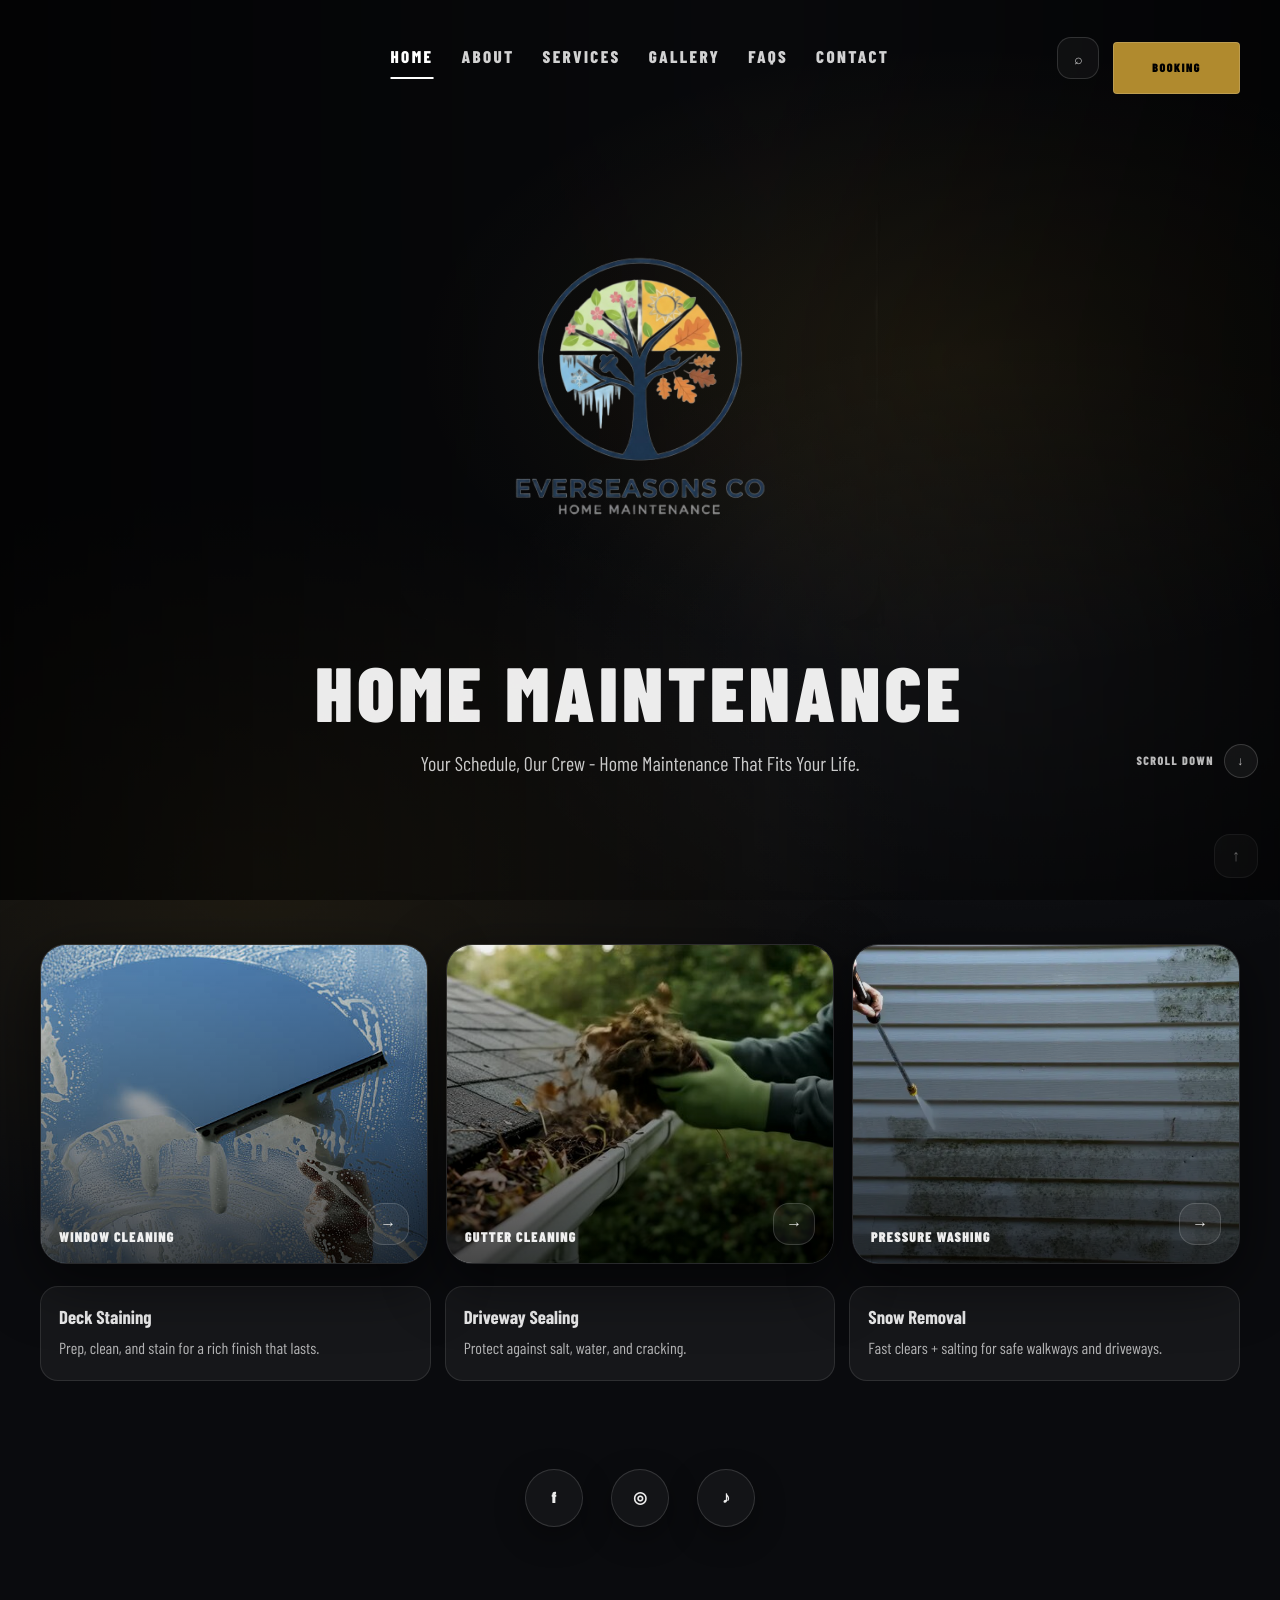
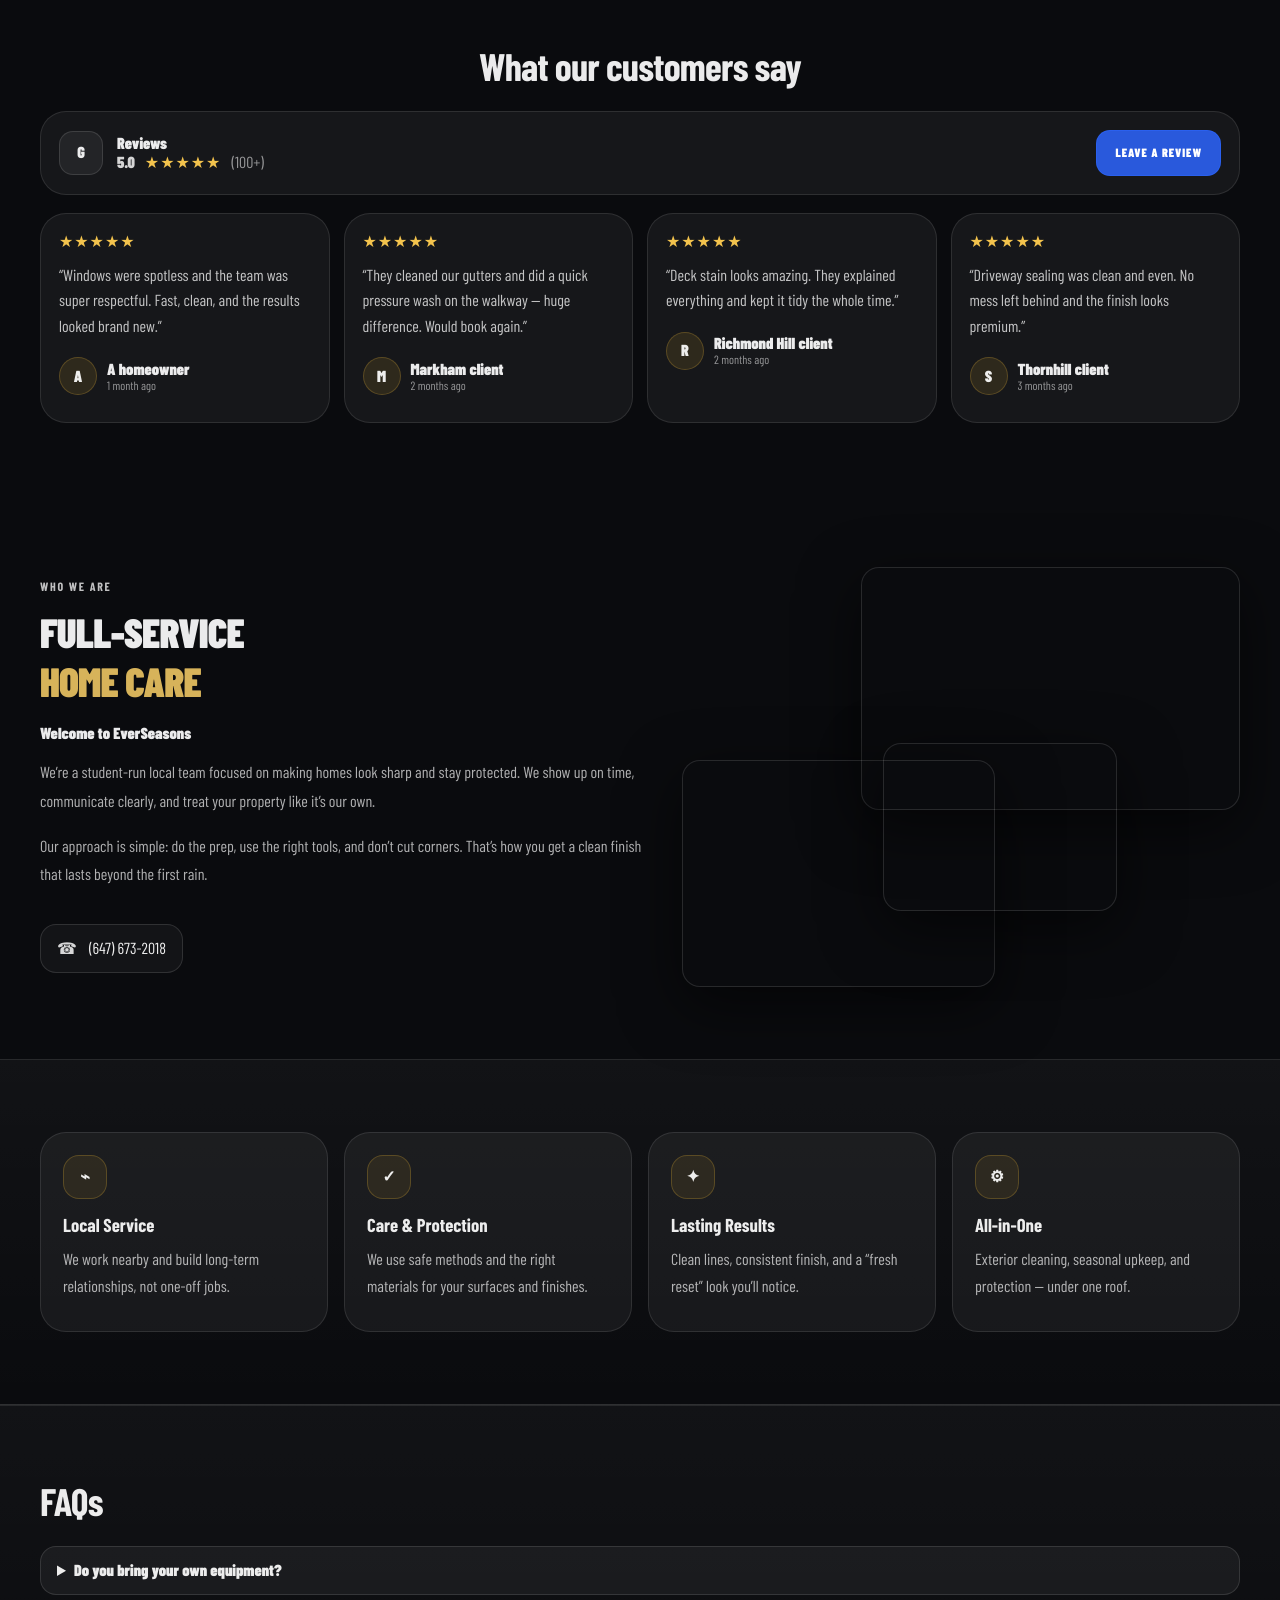
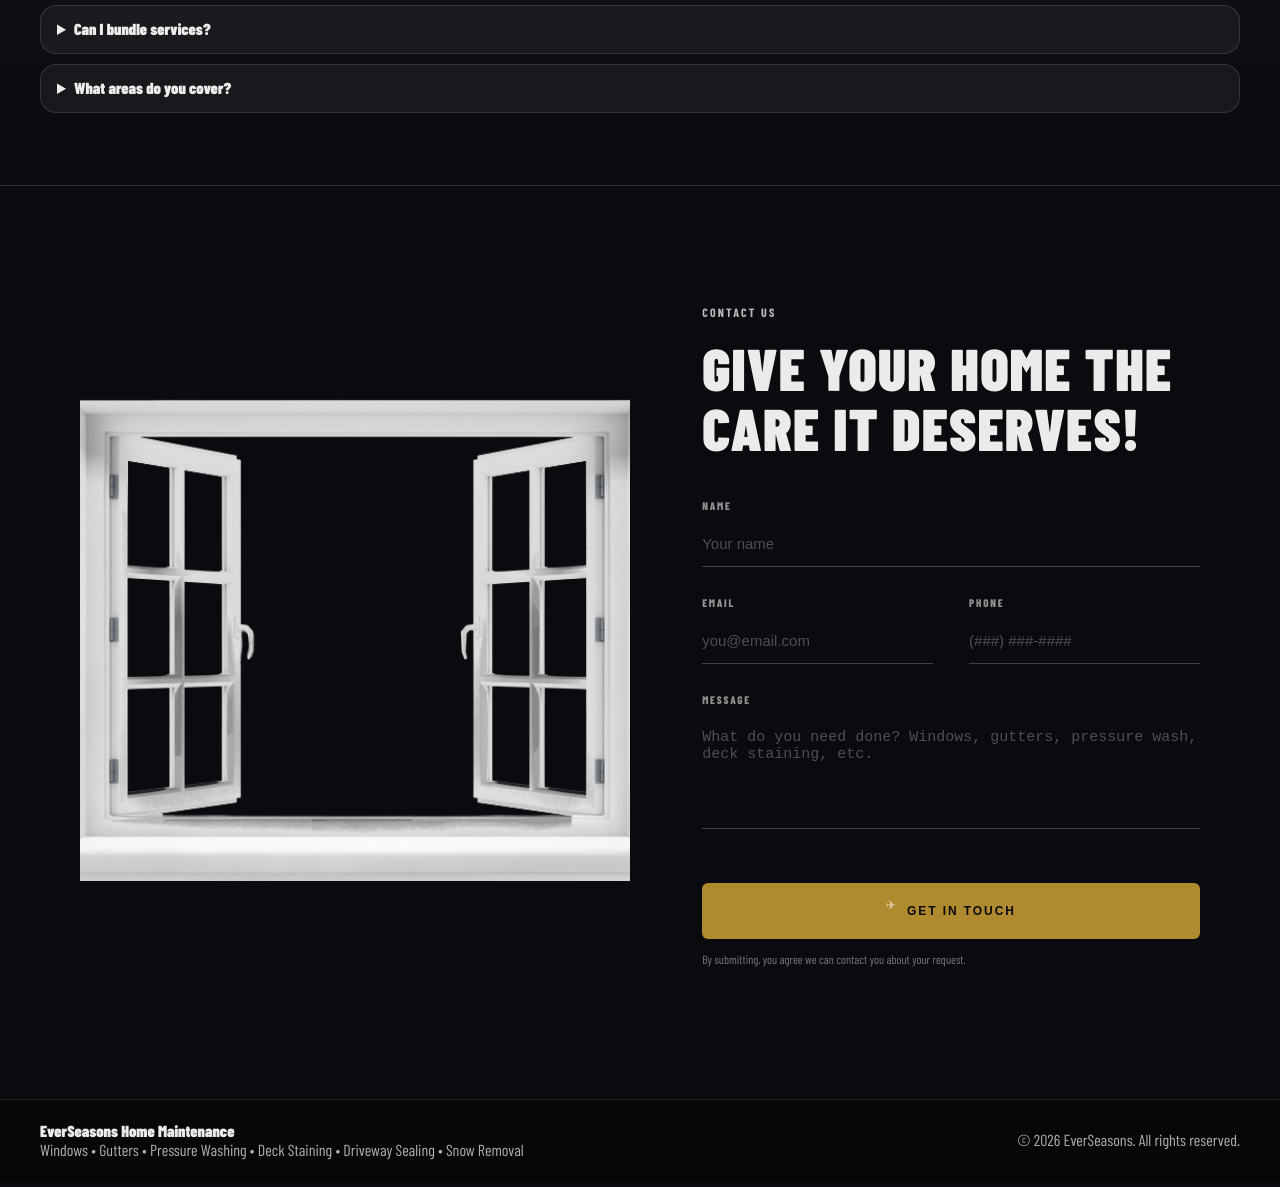
==== index.html @ 354437a2 "Intial Commit" ====
<!doctype html>
<html lang="en">
  <head>
    <meta charset="UTF-8" />
    <meta name="viewport" content="width=device-width, initial-scale=1.0" />
    <title>EverSeasons Home Care</title>
    <link rel="stylesheet" href="style.css" />
    <link rel="preconnect" href="https://fonts.googleapis.com">
<link rel="preconnect" href="https://fonts.gstatic.com" crossorigin>
<link href="https://fonts.googleapis.com/css2?family=Barlow+Condensed:wght@400;600;700;800;900&family=Inter:wght@300;400;500;600&display=swap" rel="stylesheet">
  </head>
  <body>
    <!-- Top Nav -->
    <header class="site-header">
      <div class="container nav">

        <nav class="nav-links" aria-label="Primary">
          <a href="#home" class="active">Home</a>
          <a href="#about">About</a>
          <a href="#services">Services</a>
          <a href="gallery.html">Gallery</a>
          <a href="#faq">FAQs</a>
          <a href="#contact">Contact</a>
        </nav>

        <div class="nav-actions">
          <a class="icon-btn" href="#contact" aria-label="Search">
            <span class="icon">⌕</span>
          </a>
          <a class="btn btn-gold" href="#contact">BOOKING</a>
        </div>
      </div>
    </header>

    <!-- Hero -->
    <main id="home">
      <section class="hero">
        <video class="hero-video" autoplay muted loop playsinline>
          <source src="tempvid" type="video/mp4" />
        </video>
        <div class="hero-bg-overlay" aria-hidden="true"></div>

        <div class="container hero-content">
          <div class="hero-logo">
            <img src="everseasonslogo.jpg" alt="EverSeasons Logo">
          </div>
          <h1 class="hero-title">HOME MAINTENANCE</h1>
          <p class="hero-sub">
            Your Schedule, Our Crew - Home Maintenance That Fits Your Life. 
          </p>

          <a class="scroll-down" href="#services" aria-label="Scroll down">
            <span>SCROLL DOWN</span>
            <span class="arrow">↓</span>
          </a>
        </div>
      </section>

      <!-- Services Tiles  -->
      <section id="services" class="section section-tight">
        <div class="container">
          <div class="tiles">
            <a class="tile" href="#contact">
              <div class="tile-bg tile-bg-1" aria-hidden="true"></div>
              <div class="tile-overlay"></div>
              <div class="tile-label">WINDOW CLEANING</div>
              <div class="tile-arrow">→</div>
            </a>

            <a class="tile" href="#contact">
              <div class="tile-bg tile-bg-2" aria-hidden="true"></div>
              <div class="tile-overlay"></div>
              <div class="tile-label">GUTTER CLEANING</div>
              <div class="tile-arrow">→</div>
            </a>

            <a class="tile" href="#contact">
              <div class="tile-bg tile-bg-3" aria-hidden="true"></div>
              <div class="tile-overlay"></div>
              <div class="tile-label">PRESSURE WASHING</div>
              <div class="tile-arrow">→</div>
            </a>
          </div>

          <div class="mini-services">
            <div class="mini">
              <h3>Deck Staining</h3>
              <p>Prep, clean, and stain for a rich finish that lasts.</p>
            </div>
            <div class="mini">
              <h3>Driveway Sealing</h3>
              <p>Protect against salt, water, and cracking.</p>
            </div>
            <div class="mini">
              <h3>Snow Removal</h3>
              <p>Fast clears + salting for safe walkways and driveways.</p>
            </div>
          </div>
        </div>
      </section>

      <!-- Social row -->
      <section class="section section-tight">
        <div class="container socials">
          <a class="social" href="#" aria-label="Facebook">f</a>
          <a class="social" href="#" aria-label="Instagram">◎</a>
          <a class="social" href="#" aria-label="TikTok">♪</a>
        </div>
      </section>

      <!-- Reviews (static cards styled like the carousel, need to updated from mocks) -->
      <section class="section">
        <div class="container">
          <h2 class="section-title center">What our customers say</h2>

          <div class="reviews-head">
            <div class="reviews-badge">
              <div class="g-dot">G</div>
              <div class="reviews-meta">
                <div class="reviews-title">Reviews</div>
                <div class="reviews-score">
                  <span class="score">5.0</span>
                  <span class="stars">★★★★★</span>
                  <span class="count">(100+)</span>
                </div>
              </div>
            </div>
            <a class="btn btn-blue" href="#contact">Leave a review</a>
          </div>

          <div class="review-cards">
            <article class="review">
              <div class="stars">★★★★★</div>
              <p>
                “Windows were spotless and the team was super respectful. Fast, clean, and the
                results looked brand new.”
              </p>
              <div class="reviewer">
                <span class="avatar">A</span>
                <div>
                  <div class="name">A homeowner</div>
                  <div class="time">1 month ago</div>
                </div>
              </div>
            </article>

            <article class="review">
              <div class="stars">★★★★★</div>
              <p>
                “They cleaned our gutters and did a quick pressure wash on the walkway — huge
                difference. Would book again.”
              </p>
              <div class="reviewer">
                <span class="avatar">M</span>
                <div>
                  <div class="name">Markham client</div>
                  <div class="time">2 months ago</div>
                </div>
              </div>
            </article>

            <article class="review">
              <div class="stars">★★★★★</div>
              <p>
                “Deck stain looks amazing. They explained everything and kept it tidy the whole
                time.”
              </p>
              <div class="reviewer">
                <span class="avatar">R</span>
                <div>
                  <div class="name">Richmond Hill client</div>
                  <div class="time">2 months ago</div>
                </div>
              </div>
            </article>

            <article class="review">
              <div class="stars">★★★★★</div>
              <p>
                “Driveway sealing was clean and even. No mess left behind and the finish looks
                premium.”
              </p>
              <div class="reviewer">
                <span class="avatar">S</span>
                <div>
                  <div class="name">Thornhill client</div>
                  <div class="time">3 months ago</div>
                </div>
              </div>
            </article>
          </div>
        </div>
      </section>

      <!-- About split section -->
      <section id="about" class="section">
        <div class="container split">
          <div class="split-left">
            <p class="eyebrow">WHO WE ARE</p>
            <h2 class="split-title">
              FULL-SERVICE<br />
              <span class="accent">HOME CARE</span>
            </h2>

            <p class="lead">Welcome to EverSeasons</p>

            <p class="muted">
              We’re a student-run local team focused on making homes look sharp and stay protected.
              We show up on time, communicate clearly, and treat your property like it’s our own.
            </p>

            <p class="muted">
              Our approach is simple: do the prep, use the right tools, and don’t cut corners. That’s
              how you get a clean finish that lasts beyond the first rain.
            </p>

            <div class="contact-pill">
              <span class="phone-icon" aria-hidden="true">☎</span>
              <a href="#contact">(647) 673-2018</a>
            </div>
          </div>

          <div class="split-right">
            <div class="photo photo-1" aria-hidden="true"></div>
            <div class="photo photo-2" aria-hidden="true"></div>
            <div class="photo photo-3" aria-hidden="true"></div>
          </div>
        </div>
      </section>

      <!-- Feature cards (4-up) -->
      <section class="section section-dark">
        <div class="container">
          <div class="features">
            <article class="feature">
              <div class="feature-icon">⌁</div>
              <h3>Local Service</h3>
              <p>We work nearby and build long-term relationships, not one-off jobs.</p>
            </article>

            <article class="feature">
              <div class="feature-icon">✓</div>
              <h3>Care & Protection</h3>
              <p>We use safe methods and the right materials for your surfaces and finishes.</p>
            </article>

            <article class="feature">
              <div class="feature-icon">✦</div>
              <h3>Lasting Results</h3>
              <p>Clean lines, consistent finish, and a “fresh reset” look you’ll notice.</p>
            </article>

            <article class="feature">
              <div class="feature-icon">⚙</div>
              <h3>All-in-One</h3>
              <p>Exterior cleaning, seasonal upkeep, and protection — under one roof.</p>
            </article>
          </div>
        </div>
      </section>

      <!-- FAQ -->
      <section id="faq" class="section section-dark">
        <div class="container">
          <h2 class="section-title">FAQs</h2>
          <div class="faq">
            <details>
              <summary>Do you bring your own equipment?</summary>
              <p>Yes — we show up fully prepared for the service you booked.</p>
            </details>
            <details>
              <summary>Can I bundle services?</summary>
              <p>Yes. Bundles are the best value (ex: Windows + Gutters + Pressure Wash).</p>
            </details>
            <details>
              <summary>What areas do you cover?</summary>
              <p>GTA coverage depends on the job size. Message us and we’ll confirm.</p>
            </details>
          </div>
        </div>
      </section>

      <!-- Contact -->
      <section id="contact" class="section contact">
        <div class="container contact-grid">
          <div class="contact-photo" aria-hidden="true"></div>

          <div class="contact-panel">
            <p class="eyebrow">CONTACT US</p>
            <h2 class="contact-title">GIVE YOUR HOME THE CARE IT DESERVES!</h2>
            <form class="form" action="https://formspree.io/f/xjgenrjw" method="POST">

              <div class="row">
                <label>
                  <span>Name</span>
                  <input type="text" name="name" placeholder="Your name" required />
                </label>
              </div>
            
              <div class="row two">
                <label>
                  <span>Email</span>
                  <input type="email" name="email" placeholder="you@email.com" required />
                </label>
            
                <label>
                  <span>Phone</span>
                  <input type="tel" name="phone" placeholder="(###) ###-####" />
                </label>
              </div>
            
              <div class="row">
                <label>
                  <span>Message</span>
                  <textarea name="message" rows="5" placeholder="What do you need done? Windows, gutters, pressure wash, deck staining, etc."></textarea>
                </label>
              </div>
            
              <!-- spam protection -->
              <input type="text" name="_gotcha" style="display:none">
            
              <button class="btn btn-gold btn-wide" type="submit">
                <span class="paper" aria-hidden="true">✈</span>
                GET IN TOUCH
              </button>
            
              <p class="fine muted">
                By submitting, you agree we can contact you about your request.
              </p>
            
            </form>
          </div>
        </div>

        <a class="to-top" href="#home" aria-label="Back to top">↑</a>
      </section>
    </main>

    <footer class="footer">
      <div class="container footer-inner">
        <div>
          <div class="footer-brand">EverSeasons Home Maintenance</div>
          <div class="muted">Windows • Gutters • Pressure Washing • Deck Staining • Driveway Sealing • Snow Removal</div>
        </div>
        <div class="muted">© <span id="year"></span> EverSeasons. All rights reserved.</div>
      </div>
    </footer>

    <script>
      document.getElementById("year").textContent = new Date().getFullYear();
    </script>
      <script>
        window.addEventListener("scroll", function(){
          const header = document.querySelector(".site-header");
          if(window.scrollY > 50){
            header.style.background = "rgba(0,0,0,0.85)";
            header.style.backdropFilter = "blur(10px)";
          } else {
            header.style.background = "transparent";
            header.style.backdropFilter = "none";
          }
        });
        </script>
  </body>
</html>
---- style.css ----
/* ===== EverSeasonz ===== */
:root{
  --bg: #0a0b0e;
  --panel: rgba(255,255,255,0.06);
  --panel2: rgba(255,255,255,0.08);
  --text: rgba(255,255,255,0.92);
  --muted: rgba(255,255,255,0.68);
  --line: rgba(255,255,255,0.12);
  --gold: #b08a2e;
  --gold2: #d7b35a;
  --blue: #2d66ff;
  --shadow: 0 18px 60px rgba(0,0,0,0.55);
  --radius: 18px;
  --radius2: 26px;
}
html, body{
  -webkit-font-smoothing: antialiased;
  -moz-osx-font-smoothing: grayscale;
  text-rendering: geometricPrecision;
}
*{ box-sizing: border-box; }
html{ scroll-behavior: smooth; }
body{
  margin: 0;
  font-family: "Barlow Condensed", sans-serif;
  background: radial-gradient(1200px 700px at 20% 20%, rgba(176,138,46,0.12), transparent 55%),
              radial-gradient(1000px 600px at 80% 15%, rgba(255,255,255,0.06), transparent 55%),
              var(--bg);
  color: var(--text);
}

a{ color: inherit; text-decoration: none; }
img{ max-width: 100%; display: block; }

.container{
  width: min(1200px, calc(100% - 44px));
  margin: 0 auto;
}

.section{ padding: 72px 0; }
.section-tight{ padding: 44px 0; }
.section-dark{
  background: linear-gradient(180deg, rgba(255,255,255,0.03), rgba(255,255,255,0.00));
  border-top: 1px solid var(--line);
  border-bottom: 1px solid var(--line);
}

.center{ text-align: center; }

.eyebrow{
  letter-spacing: 0.14em;
  font-weight: 700;
  font-size: 12px;
  color: rgba(255,255,255,0.75);
  margin: 0 0 14px;
  text-transform: uppercase;
}

.accent{ color: var(--gold2); }

.section-title{
  font-size: clamp(26px, 3vw, 40px);
  margin: 0 0 22px;
  letter-spacing: -0.02em;
}

/* ===== Header / Nav ===== */
.site-header{
  position: absolute;
  top: 0;
  left: 0;
  width: 100%;
  z-index: 50;
  background: transparent;
}



/* left logo in nav (small) */


.brand-logo{
  width: 110px;
  height: auto;
}
.nav{
  display: flex;
  align-items: center;
  justify-content: space-between; /* spreads left / center / right */
  padding: 22px 0;
  position: relative;
}

/* LEFT: logo */
.brand{
  display: flex;
  align-items: center;
}

/* CENTER: nav links */
.nav-links{
  position: absolute;
  left: 50%;
  transform: translateX(-50%);
  display: flex;
  gap: 28px;
  align-items: center;
}

/* RIGHT: search + booking */
.nav-actions{
  display: flex;
  align-items: center;
  gap: 14px;
  margin-left: auto;   /* pushes fully right */
}


.nav-links a{
  font-weight: 800;
  font-size: 17px;
  letter-spacing: 0.14em;
  color: rgba(255,255,255,0.82);
  padding: 10px 0;
  border-bottom: 2px solid transparent;
  text-transform: uppercase;
}

.nav-links a:hover{ color: #fff; }
.nav-links a.active{
  border-bottom: 2px solid #fff;
  color: #fff;
}



.icon-btn{
  width: 42px;
  height: 42px;
  border-radius: 14px;
  display: grid;
  place-items: center;
  border: 1px solid rgba(255,255,255,0.14);
  background: rgba(255,255,255,0.04);
}

.icon{ font-size: 14px; opacity: 0.9; }

/* ===== Buttons ===== */
.btn{
  display: inline-flex;
  align-items: center;
  justify-content: center;
  gap: 10px;
  height: 46px;
  padding: 0 18px;
  border-radius: 14px;
  font-weight: 900;
  letter-spacing: 0.08em;
  font-size: 12px;
  border: 1px solid rgba(255,255,255,0.16);
  background: rgba(255,255,255,0.05);
  color: rgba(255,255,255,0.92);
  text-transform: uppercase;
}

.btn:hover{ transform: translateY(-1px); }
.btn:active{ transform: translateY(0px); }

.btn-gold{
  background: var(--gold);
  color: black;
  border-radius: 4px;
  height: 52px;
  padding: 0 38px;
  letter-spacing: 0.12em;
  font-size: 12px;
  text-transform: uppercase;
  margin-top: 20px;
}

.btn-ghost{
  background: rgba(255,255,255,0.02);
  border-color: rgba(255,255,255,0.14);
}

.btn-blue{
  border-color: rgba(45,102,255,0.55);
  background: rgba(45,102,255,0.85);
  color: white;
}

.btn-wide{
  width: 100%;
  height: 50px;
  border-radius: 16px;
}

/* ===== Hero (my VIDEO + overlay layering fixed) ===== */
.hero{
  position: relative;
  min-height: 100vh;
  display: flex;
  align-items: flex-end;
  padding-bottom: 120px; /* space above the strip */
}

.hero-video{
  position: absolute;
  inset: 0;
  width: 100%;
  height: 100%;
  object-fit: cover;
  transform: scale(1.02);
  filter: saturate(1.0) contrast(1.05);
  z-index: 0; /* behind everything */
}

.hero-bg-overlay{
  position: absolute;
  inset: 0;
  background:
    linear-gradient(90deg, rgba(0,0,0,0.68), rgba(0,0,0,0.15) 60%, rgba(0,0,0,0.62)),
    radial-gradient(900px 520px at 75% 40%, rgba(176,138,46,0.16), transparent 60%);
  z-index: 1; /* overlay above video */
}

/* content ON TOP of overlay */
.hero-content{
  position: relative;
  z-index: 2;
  width: 100%;
  text-align: center;    /* center text */
  margin: 0 auto;
}

/* BIG center logo between nav and heading */
.hero-logo{
  display: flex;
  justify-content: center;
  margin: 28px 0 22px;
}

.hero-logo img{
  width: 500px;          /* adjust 240–360 */
  height: auto;
}

/* headline */
.hero-title{
  font-size: clamp(44px, 6vw, 80px);
  line-height: 1.05;
  margin: 0 0 14px;
  letter-spacing: 0.06em;
  font-weight: 900;
  text-transform: uppercase;
  white-space: nowrap;
}

.hero-sub{
  max-width: 760px;
  margin: 0 auto 0;
  color: rgba(255,255,255,0.78);
  font-size: 20px;
  line-height: 1.65;
}

/* scroll down */
.scroll-down{
  position: absolute;
  right: 22px;
  bottom: 2px;
  display: inline-flex;
  align-items: center;
  gap: 10px;
  font-weight: 800;
  font-size: 12px;
  letter-spacing: 0.12em;
  color: rgba(255,255,255,0.72);
  z-index: 2;
  text-transform: uppercase;
}

.arrow{
  width: 34px;
  height: 34px;
  border-radius: 999px;
  display: grid;
  place-items: center;
  border: 1px solid rgba(255,255,255,0.16);
  background: rgba(255,255,255,0.05);
}

/* Offer strip under hero */
.hero-strip{
  position: absolute;
  left: 0;
  right: 0;
  bottom: 0;
  z-index: 2;
  background: linear-gradient(90deg, rgba(255,255,255,0.04), rgba(255,255,255,0.02));
  border-top: 1px solid rgba(255,255,255,0.10);
}

.strip-inner{
  padding: 18px 0;
  display: flex;
  gap: 14px;
  flex-wrap: wrap;
  align-items: center;
  justify-content: center;
}

.strip-title{
  color: #ff3b3b;
  font-weight: 1000;
  letter-spacing: 0.02em;
  text-transform: uppercase;
}

.strip-text{
  color: rgba(255,255,255,0.85);
  font-weight: 800;
}

/* ===== Tiles ===== */
.tiles{
  display: grid;
  grid-template-columns: repeat(3, 1fr);
  gap: 18px;
}

.tile{
  position: relative;
  height: 320px;
  border-radius: var(--radius2);
  overflow: hidden;
  border: 1px solid rgba(255,255,255,0.12);
  box-shadow: var(--shadow);
}

.tile-bg{
  position: absolute;
  inset: 0;
  background-size: cover;
  background-position: center;
  filter: contrast(1.05) saturate(0.95);
  transform: scale(1.02);
}
.tile-bg-1{ background-image: url("windowcleaning.jpeg"); }
.tile-bg-2{ background-image: url("guttercleaning.jpeg"); }
.tile-bg-3{ background-image: url("pressure washing.webp"); }

.tile-overlay{
  position:absolute; inset:0;
  background: linear-gradient(180deg, rgba(0,0,0,0.05), rgba(0,0,0,0.72));
}

.tile-label{
  position: absolute;
  left: 18px;
  bottom: 18px;
  font-weight: 1000;
  letter-spacing: 0.08em;
  font-size: 14px;
  text-transform: uppercase;
}

.tile-arrow{
  position: absolute;
  right: 18px;
  bottom: 18px;
  width: 42px;
  height: 42px;
  border-radius: 16px;
  display:grid;
  place-items:center;
  border: 1px solid rgba(255,255,255,0.16);
  background: rgba(255,255,255,0.06);
}

.mini-services{
  margin-top: 22px;
  display: grid;
  grid-template-columns: repeat(3, 1fr);
  gap: 14px;
}

.mini{
  padding: 18px;
  border-radius: var(--radius);
  background: rgba(255,255,255,0.05);
  border: 1px solid rgba(255,255,255,0.10);
}
.mini h3{ margin: 0 0 8px; }
.mini p{ margin: 0; color: var(--muted); line-height: 1.6; }

/* ===== Socials ===== */
.socials{
  display:flex;
  justify-content:center;
  gap: 28px;
}

.social{
  width: 58px;
  height: 58px;
  border-radius: 999px;
  display:grid;
  place-items:center;
  font-weight: 1000;
  border: 1px solid rgba(255,255,255,0.14);
  background: rgba(255,255,255,0.04);
  box-shadow: 0 10px 30px rgba(0,0,0,0.35);
}

/* ===== Reviews ===== */
.reviews-head{
  display:flex;
  align-items:center;
  justify-content:space-between;
  gap: 14px;
  padding: 18px;
  border-radius: var(--radius2);
  border: 1px solid rgba(255,255,255,0.10);
  background: rgba(255,255,255,0.05);
}

.reviews-badge{
  display:flex;
  align-items:center;
  gap: 14px;
}

.g-dot{
  width: 44px;
  height: 44px;
  border-radius: 14px;
  display:grid;
  place-items:center;
  background: rgba(255,255,255,0.06);
  border: 1px solid rgba(255,255,255,0.12);
  font-weight: 1000;
}

.reviews-title{ font-weight: 900; }
.reviews-score{ display:flex; gap: 10px; align-items:center; color: rgba(255,255,255,0.82); }
.score{ font-weight: 1000; }
.stars{ color: #f3c34d; letter-spacing: 0.06em; }
.count{ color: rgba(255,255,255,0.55); }

.review-cards{
  margin-top: 18px;
  display:grid;
  grid-template-columns: repeat(4, 1fr);
  gap: 14px;
}

.review{
  padding: 18px;
  border-radius: var(--radius2);
  border: 1px solid rgba(255,255,255,0.10);
  background: rgba(255,255,255,0.05);
  min-height: 210px;
}
.review p{ color: rgba(255,255,255,0.75); line-height: 1.6; margin: 12px 0 18px; }

.reviewer{
  display:flex;
  gap: 10px;
  align-items:center;
}
.avatar{
  width: 38px;
  height: 38px;
  border-radius: 999px;
  display:grid;
  place-items:center;
  background: rgba(176,138,46,0.16);
  border: 1px solid rgba(176,138,46,0.35);
  font-weight: 1000;
}
.name{ font-weight: 900; }
.time{ font-size: 12px; color: rgba(255,255,255,0.55); }

/* ===== Split About ===== */
.split{
  display:grid;
  grid-template-columns: 1.05fr 0.95fr;
  gap: 26px;
  align-items: center;
}

.split-title{
  font-size: clamp(30px, 3.2vw, 50px);
  margin: 0 0 10px;
  letter-spacing: -0.02em;
  font-weight: 1000;
}

.lead{ font-weight: 900; margin: 18px 0 10px; }
.muted{ color: var(--muted); }
.split-left .muted{ line-height: 1.8; }

.contact-pill{
  margin-top: 18px;
  display:inline-flex;
  align-items:center;
  gap: 12px;
  padding: 14px 16px;
  border-radius: 16px;
  border: 1px solid rgba(255,255,255,0.12);
  background: rgba(255,255,255,0.04);
}
.phone-icon{ opacity: 0.9; }

.split-right{
  position: relative;
  min-height: 420px;
}

.photo{
  position:absolute;
  border-radius: 18px;
  border: 1px solid rgba(255,255,255,0.12);
  box-shadow: var(--shadow);
  background-size: cover;
  background-position: center;
}
.photo-1{
  width: 68%;
  height: 58%;
  top: 0;
  right: 0;
  background-image: url("assets/about-1.jpg");
}
.photo-2{
  width: 56%;
  height: 54%;
  bottom: 0;
  left: 0;
  background-image: url("assets/about-2.jpg");
}
.photo-3{
  width: 42%;
  height: 40%;
  bottom: 18%;
  right: 22%;
  background-image: url("assets/about-3.jpg");
}

/* ===== Features ===== */
.features{
  display:grid;
  grid-template-columns: repeat(4, 1fr);
  gap: 16px;
}

.feature{
  padding: 22px;
  border-radius: var(--radius2);
  background: rgba(255,255,255,0.05);
  border: 1px solid rgba(255,255,255,0.10);
  min-height: 200px;
}

.feature-icon{
  width: 44px;
  height: 44px;
  border-radius: 16px;
  display:grid;
  place-items:center;
  border: 1px solid rgba(176,138,46,0.35);
  background: rgba(176,138,46,0.12);
  margin-bottom: 14px;
  font-weight: 1000;
}
.feature h3{ margin: 0 0 10px; }
.feature p{ margin: 0; color: var(--muted); line-height: 1.7; }

/* ===== Gallery ===== */
.section-head{ display:flex; align-items:flex-end; justify-content:space-between; gap: 14px; margin-bottom: 18px; }
.gallery{
  display:grid;
  grid-template-columns: repeat(3, 1fr);
  gap: 14px;
}
.gcard{
  height: 210px;
  border-radius: var(--radius2);
  border: 1px solid rgba(255,255,255,0.12);
  background:
    radial-gradient(600px 300px at 30% 20%, rgba(176,138,46,0.12), transparent 55%),
    rgba(255,255,255,0.05);
}
.project-video{
  width:100%;
  height:100%;
  object-fit:cover;
  border-radius:20px;
}
/* ===== Gallery Page Grid ===== */
.gallery-grid{
  margin-top: 28px;
  display: grid;
  grid-template-columns: repeat(3, 1fr);
  gap: 18px;
}

.work-card{
  margin: 0;
  border-radius: 22px;
  overflow: hidden;
  border: 1px solid rgba(255,255,255,0.12);
  background: rgba(255,255,255,0.04);
  box-shadow: var(--shadow);
}

.work-card img,
.work-card video{
  width: 100%;
  height: 260px;
  object-fit: cover;
  display: block;
}

.work-card figcaption{
  padding: 14px 16px;
  font-weight: 900;
  letter-spacing: 0.10em;
  text-transform: uppercase;
  font-size: 12px;
  color: rgba(255,255,255,0.85);
}

.work-video{ background: #000; }

/* Responsive */
@media (max-width: 980px){
  .gallery-grid{ grid-template-columns: 1fr; }
  .work-card img, .work-card video{ height: 220px; }
}
/* ===== FAQ ===== */
.faq{ display:grid; gap: 10px; }
details{
  border-radius: 16px;
  border: 1px solid rgba(255,255,255,0.12);
  background: rgba(255,255,255,0.05);
  padding: 14px 16px;
}
summary{ cursor: pointer; font-weight: 900; }
details p{ margin: 10px 0 0; color: var(--muted); line-height: 1.7; }

/* ===== Contact ===== */
.contact{ position: relative; }

/* ===== CONTACT (Luxury Slim Version) ===== */

.contact-grid{
  display: grid;
  grid-template-columns: 1.1fr 0.9fr;
  gap: 60px;
  align-items: center;
}

.contact.section{
  padding: 120px 0;
}

.contact-photo{
  border-radius: 0;
  border: none;
  box-shadow: none;
  min-height: 540px;
  background:
    url("pngimg.com - window_PNG17664.png");
  background-size: cover;
  background-position: center;
}

.contact-panel{
  background: transparent;
  border: none;
  box-shadow: none;
  padding: 0;
}

.contact-title{
  font-size: clamp(36px, 4vw, 64px);
  font-weight: 900;
  line-height: 1.05;
  letter-spacing: 0.02em;
  margin-bottom: 40px;
  text-transform: uppercase;
}
.form .row{
  margin-bottom: 28px;
}

.form span{
  font-size: 11px;
  letter-spacing: 0.14em;
  color: rgba(255,255,255,0.55);
  margin-bottom: 8px;
}

input, textarea{
  background: transparent;
  border: none;
  border-bottom: 1px solid rgba(255,255,255,0.25);
  border-radius: 0;
  padding: 12px 0;
  color: white;
  font-size: 15px;
}

input:focus, textarea:focus{
  outline: none;
  border-bottom: 1px solid var(--gold2);
  box-shadow: none;
}
.row.two{
  display:grid;
  grid-template-columns: 1fr 1fr;
  gap: 12px;
}

.fine{ font-size: 12px; margin-top: 12px; }

.to-top{
  position: fixed;
  right: 22px;
  bottom: 22px;
  width: 44px;
  height: 44px;
  border-radius: 16px;
  display:grid;
  place-items:center;
  border: 1px solid rgba(255,255,255,0.14);
  background: rgba(255,255,255,0.06);
}

/* ===== Footer ===== */
.footer{
  border-top: 1px solid rgba(255,255,255,0.10);
  padding: 22px 0;
  background: rgba(0,0,0,0.35);
}
.footer-inner{
  display:flex;
  align-items:center;
  justify-content:space-between;
  gap: 14px;
  flex-wrap: wrap;
}
.footer-brand{ font-weight: 1000; }

/* ===== Responsive ===== */
@media (max-width: 980px){
  .nav-links{ display:none; }
  .tiles{ grid-template-columns: 1fr; }
  .tile{ height: 260px; }
  .mini-services{ grid-template-columns: 1fr; }
  .review-cards{ grid-template-columns: 1fr; }
  .split{ grid-template-columns: 1fr; }
  .split-right{ min-height: 360px; }
  .features{ grid-template-columns: 1fr; }
  .gallery{ grid-template-columns: 1fr; }
  .contact-grid{ grid-template-columns: 1fr; }
  .contact-photo{ min-height: 300px; }
  .scroll-down{ position: static; margin-top: 25px; display:inline-flex; }
  .hero-title{ white-space: normal; }
  .hero-logo img{ width: 220px; }
}

/* ===== CONTACT  ===== */
#contact{
  padding: 120px 0;
}

/* tighter + cleaner overall width like Majesty */
#contact .container{
  width: min(1200px, calc(100% - 160px));
}

/* split layout */
#contact .contact-grid{
  display: grid;
  grid-template-columns: 1.05fr 0.95fr;
  gap: 72px;
  align-items: center;
}

/* left image: make it look like an actual photo panel (not a dark box) */
#contact .contact-photo{
  url("pngimg.com - window_PNG17664.png");
}

/* remove bulky card look */
#contact .contact-panel{
  background: transparent;
  border: none;
  box-shadow: none;
  padding: 0;
}

/* Majesty-style micro heading */
#contact .eyebrow{
  margin: 0 0 18px;
  font-size: 12px;
  letter-spacing: 0.18em;
  color: rgba(255,255,255,0.72);
  text-transform: uppercase;
}

/* luxury headline */
#contact .contact-title{
  margin: 0 0 42px;
  font-size: clamp(42px, 4.6vw, 74px);
  line-height: 1.02;
  font-weight: 900;
  letter-spacing: 0.02em;
  text-transform: uppercase;
}

/* grid for the form:  */
#contact .form{
  max-width: 640px;
}

/* remove your previous spacing behavior */
#contact .form .row{
  margin: 0 0 30px;
}

#contact .form .row.two{
  display: grid;
  grid-template-columns: 1fr 1fr;
  gap: 36px;
}

/* labels */
#contact .form label{
  display: block;
}

#contact .form span{
  display: block;
  margin: 0 0 10px;
  font-size: 11px;
  font-weight: 800;
  letter-spacing: 0.16em;
  text-transform: uppercase;
  color: rgba(255,255,255,0.55);
}

/* inputs: ONLY underline, long + consistent */
#contact input,
#contact textarea{
  width: 100%;
  background: transparent;
  border: none;
  border-bottom: 1px solid rgba(255,255,255,0.22);
  border-radius: 0;
  padding: 12px 0 14px;
  color: rgba(255,255,255,0.92);
  font-size: 15px;
  outline: none;
}

/* placeholder should be subtle (so it doesn't read like part of the label) */
#contact input::placeholder,
#contact textarea::placeholder{
  color: rgba(255,255,255,0.28);
}

/* focus line in gold, no glow */
#contact input:focus,
#contact textarea:focus{
  border-bottom-color: rgba(215,179,90,0.95);
  box-shadow: none;
}

/* textarea: Majesty keeps it clean + not too tall */
#contact textarea{
  min-height: 72px;
  resize: none;
}

/* button: smaller radius, cleaner */
#contact .btn-wide{
  width: 100%;
  height: 56px;
  border-radius: 6px;
}

#contact .btn-gold{
  background: var(--gold);
  color: #0a0b0e;
  border: none;
  letter-spacing: 0.16em;
  font-size: 12px;
  font-weight: 900;
  text-transform: uppercase;
}

/* fine print */
#contact .fine{
  margin-top: 14px;
  color: rgba(255,255,255,0.45);
}

/* responsive */
@media (max-width: 980px){
  #contact .container{
    width: min(1200px, calc(100% - 44px));
  }
  #contact .contact-grid{
    grid-template-columns: 1fr;
    gap: 36px;
  }
  #contact .contact-photo{
    min-height: 320px;
  }
  #contact .form{
    max-width: 100%;
  }
}
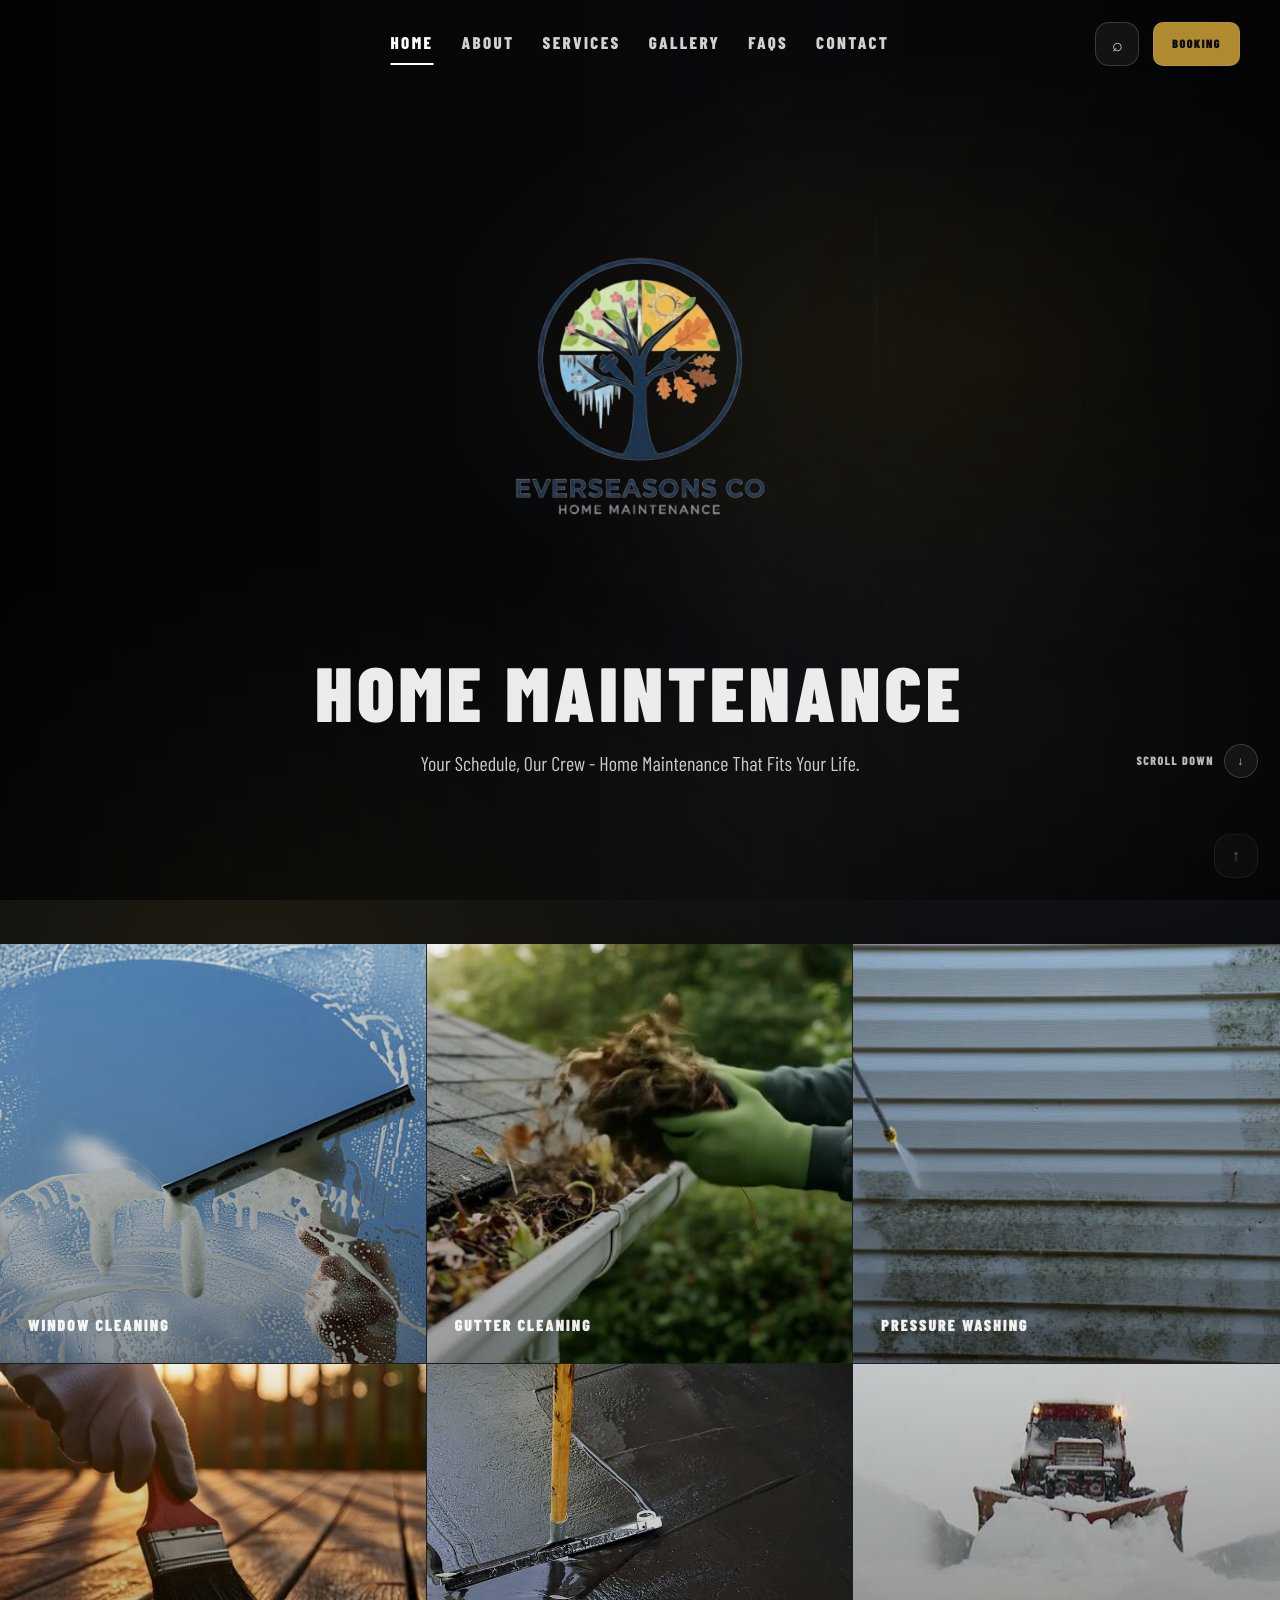
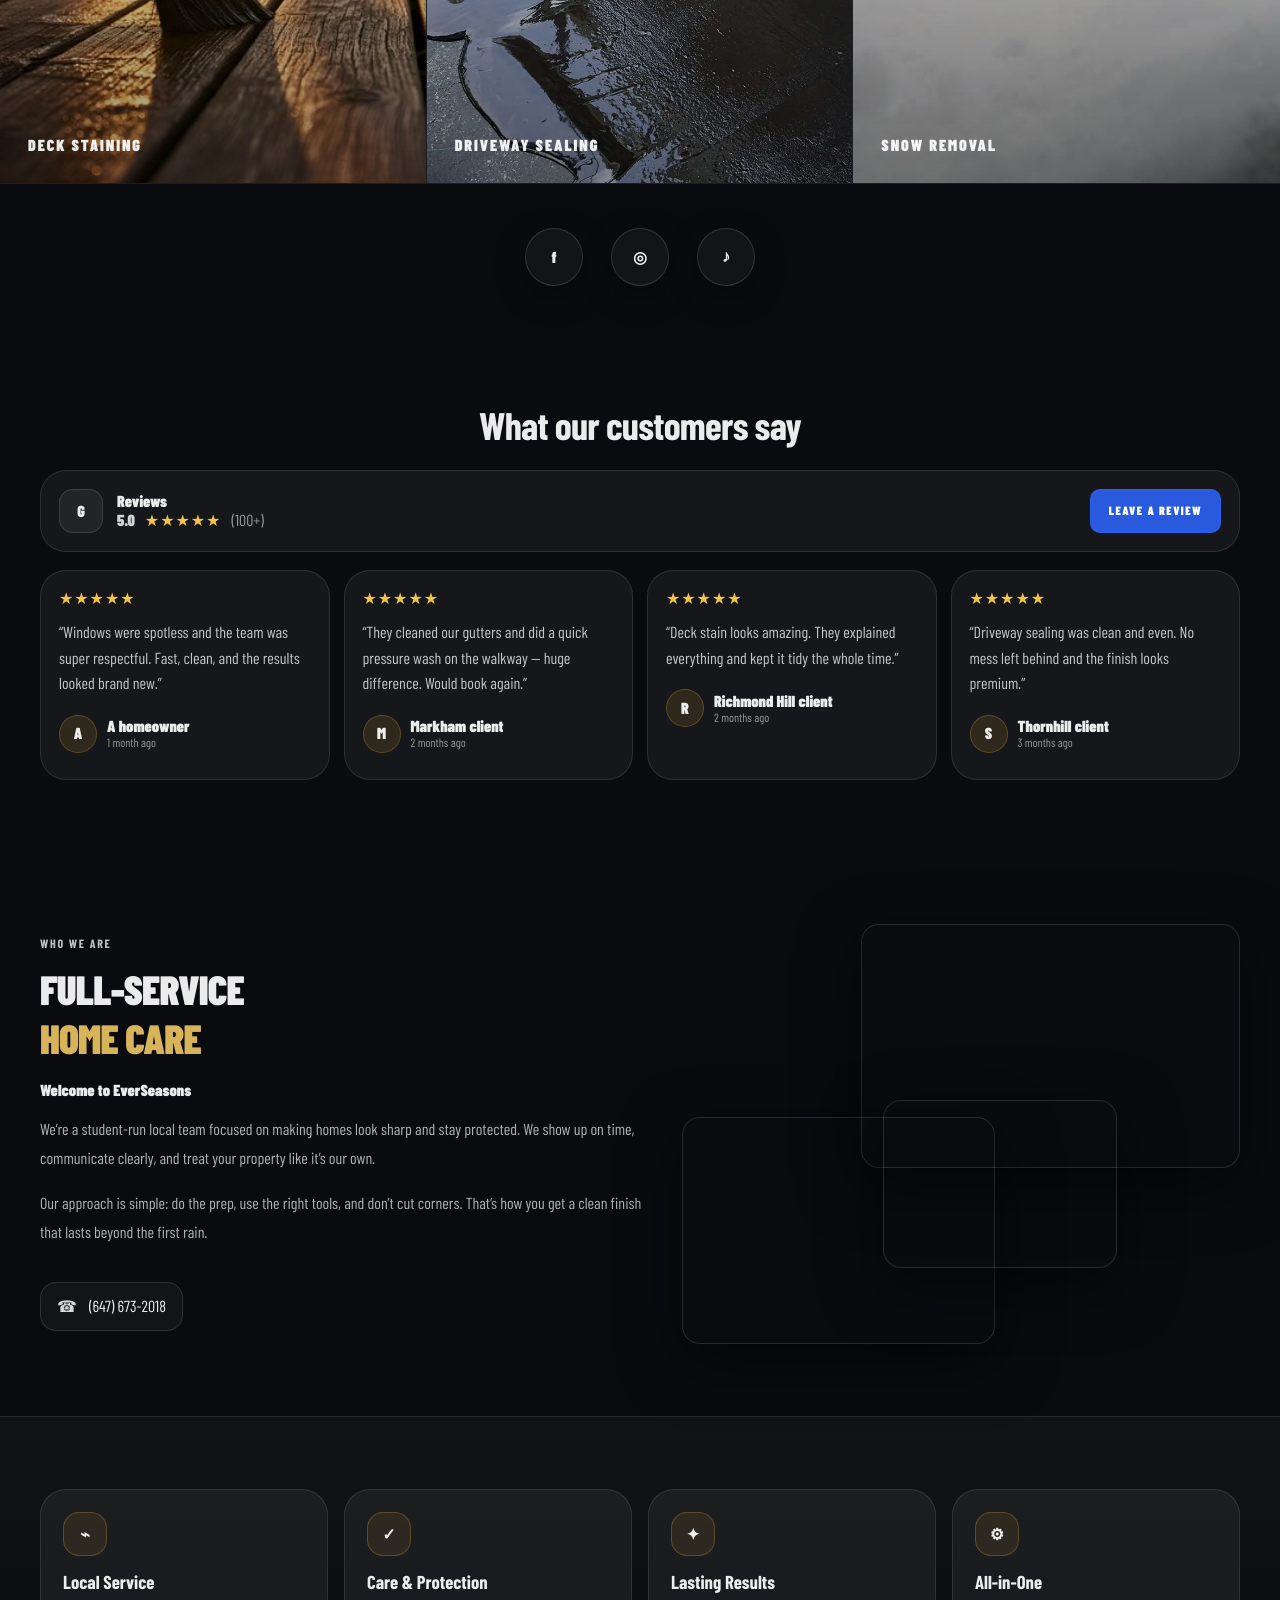
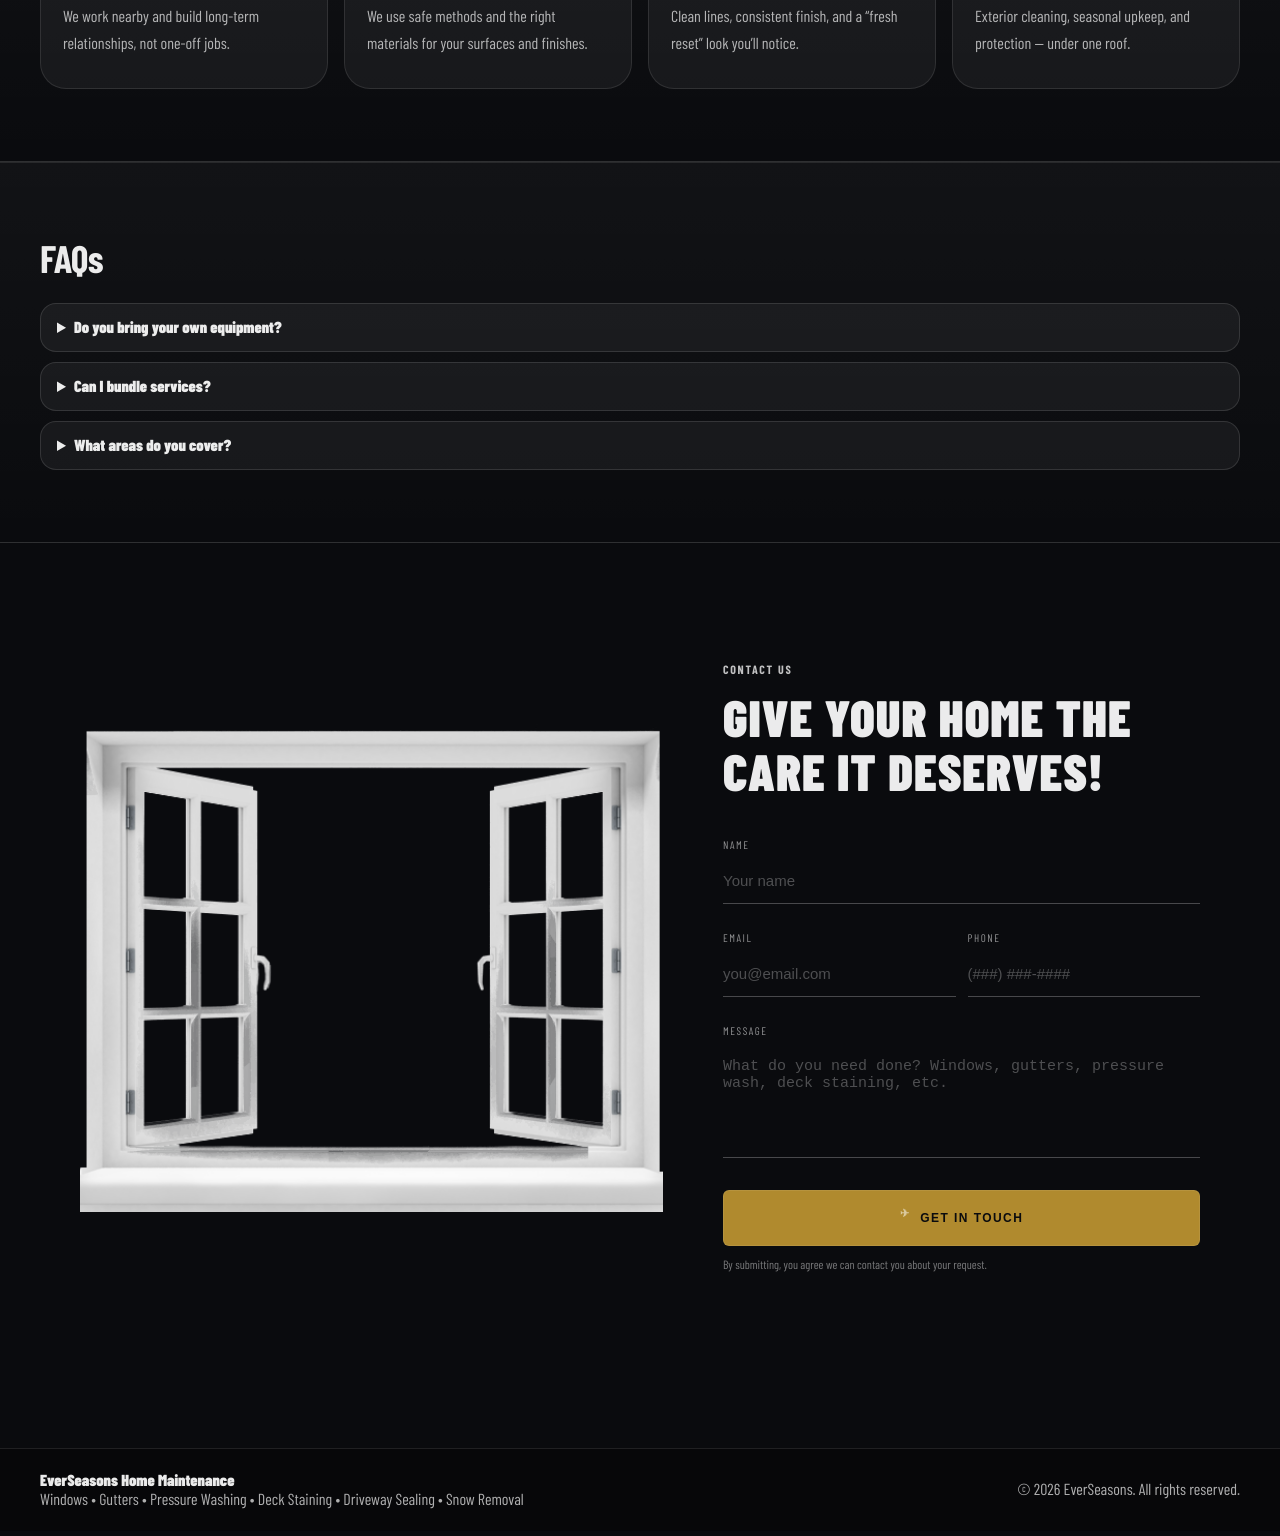
==== commit 136b6422: "propa 6 panel with effect" ====
--- a/index.html
+++ b/index.html
@@ -56,48 +56,48 @@
         </div>
       </section>
 
-      <!-- Services Tiles  -->
-      <section id="services" class="section section-tight">
-        <div class="container">
-          <div class="tiles">
-            <a class="tile" href="#contact">
-              <div class="tile-bg tile-bg-1" aria-hidden="true"></div>
-              <div class="tile-overlay"></div>
-              <div class="tile-label">WINDOW CLEANING</div>
-              <div class="tile-arrow">→</div>
-            </a>
-
-            <a class="tile" href="#contact">
-              <div class="tile-bg tile-bg-2" aria-hidden="true"></div>
-              <div class="tile-overlay"></div>
-              <div class="tile-label">GUTTER CLEANING</div>
-              <div class="tile-arrow">→</div>
-            </a>
-
-            <a class="tile" href="#contact">
-              <div class="tile-bg tile-bg-3" aria-hidden="true"></div>
-              <div class="tile-overlay"></div>
-              <div class="tile-label">PRESSURE WASHING</div>
-              <div class="tile-arrow">→</div>
-            </a>
-          </div>
-
-          <div class="mini-services">
-            <div class="mini">
-              <h3>Deck Staining</h3>
-              <p>Prep, clean, and stain for a rich finish that lasts.</p>
-            </div>
-            <div class="mini">
-              <h3>Driveway Sealing</h3>
-              <p>Protect against salt, water, and cracking.</p>
-            </div>
-            <div class="mini">
-              <h3>Snow Removal</h3>
-              <p>Fast clears + salting for safe walkways and driveways.</p>
-            </div>
-          </div>
-        </div>
-      </section>
+<!-- Services -->
+<section id="services" class="section-tight">
+
+  <!-- FULL WIDTH TILES -->
+  <section id="services" class="services-full">
+
+    <div class="services-grid">
+  
+      <!-- Row 1 -->
+      <a class="service-panel sp-1" href="#contact">
+        <span class="service-title">WINDOW CLEANING</span>
+        <span class="service-arrow">→</span>
+      </a>
+  
+      <a class="service-panel sp-2" href="#contact">
+        <span class="service-title">GUTTER CLEANING</span>
+        <span class="service-arrow">→</span>
+      </a>
+  
+      <a class="service-panel sp-3" href="#contact">
+        <span class="service-title">PRESSURE WASHING</span>
+        <span class="service-arrow">→</span>
+      </a>
+  
+      <!-- Row 2 -->
+      <a class="service-panel sp-4" href="#contact">
+        <span class="service-title">DECK STAINING</span>
+        <span class="service-arrow">→</span>
+      </a>
+  
+      <a class="service-panel sp-5" href="#contact">
+        <span class="service-title">DRIVEWAY SEALING</span>
+        <span class="service-arrow">→</span>
+      </a>
+  
+      <a class="service-panel sp-6" href="#contact">
+        <span class="service-title">SNOW REMOVAL</span>
+        <span class="service-arrow">→</span>
+      </a>
+  
+    </div>
+  </section>
 
       <!-- Social row -->
       <section class="section section-tight">
--- a/style.css
+++ b/style.css
@@ -1,4 +1,5 @@
-/* ===== EverSeasonz ===== */
+/* ===== EverSeasons ===== */
+
 :root{
   --bg: #0a0b0e;
   --panel: rgba(255,255,255,0.06);
@@ -6,26 +7,34 @@
   --text: rgba(255,255,255,0.92);
   --muted: rgba(255,255,255,0.68);
   --line: rgba(255,255,255,0.12);
+
   --gold: #b08a2e;
   --gold2: #d7b35a;
   --blue: #2d66ff;
+
   --shadow: 0 18px 60px rgba(0,0,0,0.55);
   --radius: 18px;
   --radius2: 26px;
 }
-html, body{
+
+/* ===== Base ===== */
+
+*{ box-sizing: border-box; }
+
+html{
+  scroll-behavior: smooth;
   -webkit-font-smoothing: antialiased;
   -moz-osx-font-smoothing: grayscale;
   text-rendering: geometricPrecision;
 }
-*{ box-sizing: border-box; }
-html{ scroll-behavior: smooth; }
+
 body{
   margin: 0;
   font-family: "Barlow Condensed", sans-serif;
-  background: radial-gradient(1200px 700px at 20% 20%, rgba(176,138,46,0.12), transparent 55%),
-              radial-gradient(1000px 600px at 80% 15%, rgba(255,255,255,0.06), transparent 55%),
-              var(--bg);
+  background:
+    radial-gradient(1200px 700px at 20% 20%, rgba(176,138,46,0.12), transparent 55%),
+    radial-gradient(1000px 600px at 80% 15%, rgba(255,255,255,0.06), transparent 55%),
+    var(--bg);
   color: var(--text);
 }
 
@@ -39,6 +48,7 @@
 
 .section{ padding: 72px 0; }
 .section-tight{ padding: 44px 0; }
+
 .section-dark{
   background: linear-gradient(180deg, rgba(255,255,255,0.03), rgba(255,255,255,0.00));
   border-top: 1px solid var(--line);
@@ -65,6 +75,7 @@
 }
 
 /* ===== Header / Nav ===== */
+
 .site-header{
   position: absolute;
   top: 0;
@@ -74,30 +85,25 @@
   background: transparent;
 }
 
-
-
-/* left logo in nav (small) */
-
-
+.nav{
+  display: flex;
+  align-items: center;
+  justify-content: space-between;
+  padding: 22px 0;
+  position: relative;
+}
+
+/* Optional left logo */
+.brand{
+  display: flex;
+  align-items: center;
+}
 .brand-logo{
   width: 110px;
   height: auto;
 }
-.nav{
-  display: flex;
-  align-items: center;
-  justify-content: space-between; /* spreads left / center / right */
-  padding: 22px 0;
-  position: relative;
-}
-
-/* LEFT: logo */
-.brand{
-  display: flex;
-  align-items: center;
-}
-
-/* CENTER: nav links */
+
+/* Center links */
 .nav-links{
   position: absolute;
   left: 50%;
@@ -106,15 +112,6 @@
   gap: 28px;
   align-items: center;
 }
-
-/* RIGHT: search + booking */
-.nav-actions{
-  display: flex;
-  align-items: center;
-  gap: 14px;
-  margin-left: auto;   /* pushes fully right */
-}
-
 
 .nav-links a{
   font-weight: 800;
@@ -127,57 +124,42 @@
 }
 
 .nav-links a:hover{ color: #fff; }
+
 .nav-links a.active{
   border-bottom: 2px solid #fff;
   color: #fff;
 }
 
-
-
-.icon-btn{
-  width: 42px;
-  height: 42px;
-  border-radius: 14px;
-  display: grid;
-  place-items: center;
-  border: 1px solid rgba(255,255,255,0.14);
-  background: rgba(255,255,255,0.04);
-}
-
-.icon{ font-size: 14px; opacity: 0.9; }
+/* Right actions */
+.nav-actions{
+  display: flex;
+  align-items: center;
+  gap: 14px;
+  margin-left: auto;
+}
 
 /* ===== Buttons ===== */
+
 .btn{
   display: inline-flex;
   align-items: center;
   justify-content: center;
   gap: 10px;
-  height: 46px;
+  height: 44px;
   padding: 0 18px;
-  border-radius: 14px;
+  border-radius: 10px;
   font-weight: 900;
-  letter-spacing: 0.08em;
+  letter-spacing: 0.12em;
   font-size: 12px;
   border: 1px solid rgba(255,255,255,0.16);
   background: rgba(255,255,255,0.05);
   color: rgba(255,255,255,0.92);
   text-transform: uppercase;
+  transition: transform .15s ease, filter .15s ease, background .15s ease, border-color .15s ease;
 }
 
 .btn:hover{ transform: translateY(-1px); }
 .btn:active{ transform: translateY(0px); }
-
-.btn-gold{
-  background: var(--gold);
-  color: black;
-  border-radius: 4px;
-  height: 52px;
-  padding: 0 38px;
-  letter-spacing: 0.12em;
-  font-size: 12px;
-  text-transform: uppercase;
-  margin-top: 20px;
-}
 
 .btn-ghost{
   background: rgba(255,255,255,0.02);
@@ -192,17 +174,55 @@
 
 .btn-wide{
   width: 100%;
-  height: 50px;
-  border-radius: 16px;
-}
-
-/* ===== Hero (my VIDEO + overlay layering fixed) ===== */
+  height: 56px;
+  border-radius: 6px;
+}
+
+/* Gold button (used in header + forms) */
+.btn-gold{
+  background: var(--gold);
+  color: #0a0b0e;
+  border: 1px solid rgba(255,255,255,0.08);
+}
+
+.btn-gold:hover{
+  filter: brightness(1.03);
+}
+
+/* ===== Header Search Button (match gallery vibe) ===== */
+
+.icon-btn{
+  width: 44px;
+  height: 44px;
+  border-radius: 14px;
+  display: grid;
+  place-items: center;
+  border: 1px solid rgba(255,255,255,0.16);
+  background: rgba(255,255,255,0.06);
+  backdrop-filter: blur(8px);
+  transition: transform .15s ease, background .15s ease, border-color .15s ease;
+}
+
+.icon-btn:hover{
+  transform: translateY(-1px);
+  background: rgba(255,255,255,0.09);
+  border-color: rgba(255,255,255,0.24);
+}
+
+.icon{
+  font-size: 18px;
+  line-height: 1;
+  opacity: 0.9;
+}
+
+/* ===== Hero (video + overlay) ===== */
+
 .hero{
   position: relative;
   min-height: 100vh;
   display: flex;
   align-items: flex-end;
-  padding-bottom: 120px; /* space above the strip */
+  padding-bottom: 120px;
 }
 
 .hero-video{
@@ -213,7 +233,7 @@
   object-fit: cover;
   transform: scale(1.02);
   filter: saturate(1.0) contrast(1.05);
-  z-index: 0; /* behind everything */
+  z-index: 0;
 }
 
 .hero-bg-overlay{
@@ -222,19 +242,17 @@
   background:
     linear-gradient(90deg, rgba(0,0,0,0.68), rgba(0,0,0,0.15) 60%, rgba(0,0,0,0.62)),
     radial-gradient(900px 520px at 75% 40%, rgba(176,138,46,0.16), transparent 60%);
-  z-index: 1; /* overlay above video */
-}
-
-/* content ON TOP of overlay */
+  z-index: 1;
+}
+
 .hero-content{
   position: relative;
   z-index: 2;
   width: 100%;
-  text-align: center;    /* center text */
+  text-align: center;
   margin: 0 auto;
 }
 
-/* BIG center logo between nav and heading */
 .hero-logo{
   display: flex;
   justify-content: center;
@@ -242,11 +260,10 @@
 }
 
 .hero-logo img{
-  width: 500px;          /* adjust 240–360 */
+  width: 500px;
   height: auto;
 }
 
-/* headline */
 .hero-title{
   font-size: clamp(44px, 6vw, 80px);
   line-height: 1.05;
@@ -265,7 +282,6 @@
   line-height: 1.65;
 }
 
-/* scroll down */
 .scroll-down{
   position: absolute;
   right: 22px;
@@ -291,39 +307,8 @@
   background: rgba(255,255,255,0.05);
 }
 
-/* Offer strip under hero */
-.hero-strip{
-  position: absolute;
-  left: 0;
-  right: 0;
-  bottom: 0;
-  z-index: 2;
-  background: linear-gradient(90deg, rgba(255,255,255,0.04), rgba(255,255,255,0.02));
-  border-top: 1px solid rgba(255,255,255,0.10);
-}
-
-.strip-inner{
-  padding: 18px 0;
-  display: flex;
-  gap: 14px;
-  flex-wrap: wrap;
-  align-items: center;
-  justify-content: center;
-}
-
-.strip-title{
-  color: #ff3b3b;
-  font-weight: 1000;
-  letter-spacing: 0.02em;
-  text-transform: uppercase;
-}
-
-.strip-text{
-  color: rgba(255,255,255,0.85);
-  font-weight: 800;
-}
-
 /* ===== Tiles ===== */
+
 .tiles{
   display: grid;
   grid-template-columns: repeat(3, 1fr);
@@ -347,12 +332,14 @@
   filter: contrast(1.05) saturate(0.95);
   transform: scale(1.02);
 }
+
 .tile-bg-1{ background-image: url("windowcleaning.jpeg"); }
 .tile-bg-2{ background-image: url("guttercleaning.jpeg"); }
 .tile-bg-3{ background-image: url("pressure washing.webp"); }
 
 .tile-overlay{
-  position:absolute; inset:0;
+  position: absolute;
+  inset: 0;
   background: linear-gradient(180deg, rgba(0,0,0,0.05), rgba(0,0,0,0.72));
 }
 
@@ -373,8 +360,8 @@
   width: 42px;
   height: 42px;
   border-radius: 16px;
-  display:grid;
-  place-items:center;
+  display: grid;
+  place-items: center;
   border: 1px solid rgba(255,255,255,0.16);
   background: rgba(255,255,255,0.06);
 }
@@ -392,13 +379,15 @@
   background: rgba(255,255,255,0.05);
   border: 1px solid rgba(255,255,255,0.10);
 }
+
 .mini h3{ margin: 0 0 8px; }
 .mini p{ margin: 0; color: var(--muted); line-height: 1.6; }
 
 /* ===== Socials ===== */
+
 .socials{
-  display:flex;
-  justify-content:center;
+  display: flex;
+  justify-content: center;
   gap: 28px;
 }
 
@@ -406,8 +395,8 @@
   width: 58px;
   height: 58px;
   border-radius: 999px;
-  display:grid;
-  place-items:center;
+  display: grid;
+  place-items: center;
   font-weight: 1000;
   border: 1px solid rgba(255,255,255,0.14);
   background: rgba(255,255,255,0.04);
@@ -415,10 +404,11 @@
 }
 
 /* ===== Reviews ===== */
+
 .reviews-head{
-  display:flex;
-  align-items:center;
-  justify-content:space-between;
+  display: flex;
+  align-items: center;
+  justify-content: space-between;
   gap: 14px;
   padding: 18px;
   border-radius: var(--radius2);
@@ -427,8 +417,8 @@
 }
 
 .reviews-badge{
-  display:flex;
-  align-items:center;
+  display: flex;
+  align-items: center;
   gap: 14px;
 }
 
@@ -436,22 +426,29 @@
   width: 44px;
   height: 44px;
   border-radius: 14px;
-  display:grid;
-  place-items:center;
+  display: grid;
+  place-items: center;
   background: rgba(255,255,255,0.06);
   border: 1px solid rgba(255,255,255,0.12);
   font-weight: 1000;
 }
 
 .reviews-title{ font-weight: 900; }
-.reviews-score{ display:flex; gap: 10px; align-items:center; color: rgba(255,255,255,0.82); }
+
+.reviews-score{
+  display: flex;
+  gap: 10px;
+  align-items: center;
+  color: rgba(255,255,255,0.82);
+}
+
 .score{ font-weight: 1000; }
 .stars{ color: #f3c34d; letter-spacing: 0.06em; }
 .count{ color: rgba(255,255,255,0.55); }
 
 .review-cards{
   margin-top: 18px;
-  display:grid;
+  display: grid;
   grid-template-columns: repeat(4, 1fr);
   gap: 14px;
 }
@@ -463,29 +460,37 @@
   background: rgba(255,255,255,0.05);
   min-height: 210px;
 }
-.review p{ color: rgba(255,255,255,0.75); line-height: 1.6; margin: 12px 0 18px; }
+
+.review p{
+  color: rgba(255,255,255,0.75);
+  line-height: 1.6;
+  margin: 12px 0 18px;
+}
 
 .reviewer{
-  display:flex;
+  display: flex;
   gap: 10px;
-  align-items:center;
-}
+  align-items: center;
+}
+
 .avatar{
   width: 38px;
   height: 38px;
   border-radius: 999px;
-  display:grid;
-  place-items:center;
+  display: grid;
+  place-items: center;
   background: rgba(176,138,46,0.16);
   border: 1px solid rgba(176,138,46,0.35);
   font-weight: 1000;
 }
+
 .name{ font-weight: 900; }
 .time{ font-size: 12px; color: rgba(255,255,255,0.55); }
 
 /* ===== Split About ===== */
+
 .split{
-  display:grid;
+  display: grid;
   grid-template-columns: 1.05fr 0.95fr;
   gap: 26px;
   align-items: center;
@@ -504,8 +509,8 @@
 
 .contact-pill{
   margin-top: 18px;
-  display:inline-flex;
-  align-items:center;
+  display: inline-flex;
+  align-items: center;
   gap: 12px;
   padding: 14px 16px;
   border-radius: 16px;
@@ -520,13 +525,14 @@
 }
 
 .photo{
-  position:absolute;
+  position: absolute;
   border-radius: 18px;
   border: 1px solid rgba(255,255,255,0.12);
   box-shadow: var(--shadow);
   background-size: cover;
   background-position: center;
 }
+
 .photo-1{
   width: 68%;
   height: 58%;
@@ -550,8 +556,9 @@
 }
 
 /* ===== Features ===== */
+
 .features{
-  display:grid;
+  display: grid;
   grid-template-columns: repeat(4, 1fr);
   gap: 16px;
 }
@@ -568,38 +575,33 @@
   width: 44px;
   height: 44px;
   border-radius: 16px;
-  display:grid;
-  place-items:center;
+  display: grid;
+  place-items: center;
   border: 1px solid rgba(176,138,46,0.35);
   background: rgba(176,138,46,0.12);
   margin-bottom: 14px;
   font-weight: 1000;
 }
+
 .feature h3{ margin: 0 0 10px; }
 .feature p{ margin: 0; color: var(--muted); line-height: 1.7; }
 
-/* ===== Gallery ===== */
-.section-head{ display:flex; align-items:flex-end; justify-content:space-between; gap: 14px; margin-bottom: 18px; }
-.gallery{
+/* ===== Gallery Page Grid ===== */
+
+/* FULL WIDTH SERVICE TILES */
+
+.tiles-full{
   display:grid;
-  grid-template-columns: repeat(3, 1fr);
-  gap: 14px;
-}
-.gcard{
-  height: 210px;
-  border-radius: var(--radius2);
-  border: 1px solid rgba(255,255,255,0.12);
-  background:
-    radial-gradient(600px 300px at 30% 20%, rgba(176,138,46,0.12), transparent 55%),
-    rgba(255,255,255,0.05);
-}
-.project-video{
-  width:100%;
-  height:100%;
-  object-fit:cover;
-  border-radius:20px;
-}
-/* ===== Gallery Page Grid ===== */
+  grid-template-columns:repeat(3,1fr);
+  width:100vw;
+  margin-left:calc(50% - 50vw);
+}
+
+.tiles-full .tile{
+  height:420px;
+  border-radius:0;
+}
+
 .gallery-grid{
   margin-top: 28px;
   display: grid;
@@ -635,26 +637,35 @@
 
 .work-video{ background: #000; }
 
-/* Responsive */
 @media (max-width: 980px){
   .gallery-grid{ grid-template-columns: 1fr; }
-  .work-card img, .work-card video{ height: 220px; }
-}
+  .work-card img,
+  .work-card video{ height: 220px; }
+}
+
 /* ===== FAQ ===== */
-.faq{ display:grid; gap: 10px; }
+
+.faq{ display: grid; gap: 10px; }
+
 details{
   border-radius: 16px;
   border: 1px solid rgba(255,255,255,0.12);
   background: rgba(255,255,255,0.05);
   padding: 14px 16px;
 }
+
 summary{ cursor: pointer; font-weight: 900; }
 details p{ margin: 10px 0 0; color: var(--muted); line-height: 1.7; }
 
-/* ===== Contact ===== */
-.contact{ position: relative; }
-
-/* ===== CONTACT (Luxury Slim Version) ===== */
+/* ===== Contact (single, consistent system) ===== */
+
+#contact{
+  padding: 120px 0;
+}
+
+#contact .container{
+  width: min(1200px, calc(100% - 160px));
+}
 
 .contact-grid{
   display: grid;
@@ -663,19 +674,13 @@
   align-items: center;
 }
 
-.contact.section{
-  padding: 120px 0;
-}
-
 .contact-photo{
-  border-radius: 0;
+  min-height: 540px;
+  background: url("pngimg.com - window_PNG17664.png");
+  background-size: cover;
+  background-position: center;
   border: none;
   box-shadow: none;
-  min-height: 540px;
-  background:
-    url("pngimg.com - window_PNG17664.png");
-  background-size: cover;
-  background-position: center;
 }
 
 .contact-panel{
@@ -690,42 +695,61 @@
   font-weight: 900;
   line-height: 1.05;
   letter-spacing: 0.02em;
-  margin-bottom: 40px;
+  margin: 0 0 40px;
   text-transform: uppercase;
 }
-.form .row{
-  margin-bottom: 28px;
-}
+
+.form .row{ margin-bottom: 28px; }
+
+.form label{ display: block; }
 
 .form span{
+  display: block;
   font-size: 11px;
   letter-spacing: 0.14em;
+  text-transform: uppercase;
   color: rgba(255,255,255,0.55);
-  margin-bottom: 8px;
+  margin: 0 0 8px;
+}
+
+.row.two{
+  display: grid;
+  grid-template-columns: 1fr 1fr;
+  gap: 12px;
 }
 
 input, textarea{
+  width: 100%;
   background: transparent;
   border: none;
   border-bottom: 1px solid rgba(255,255,255,0.25);
   border-radius: 0;
-  padding: 12px 0;
-  color: white;
+  padding: 12px 0 14px;
+  color: rgba(255,255,255,0.92);
   font-size: 15px;
+}
+
+input::placeholder,
+textarea::placeholder{
+  color: rgba(255,255,255,0.28);
 }
 
 input:focus, textarea:focus{
   outline: none;
-  border-bottom: 1px solid var(--gold2);
+  border-bottom-color: rgba(215,179,90,0.95);
   box-shadow: none;
 }
-.row.two{
-  display:grid;
-  grid-template-columns: 1fr 1fr;
-  gap: 12px;
-}
-
-.fine{ font-size: 12px; margin-top: 12px; }
+
+textarea{
+  min-height: 72px;
+  resize: none;
+}
+
+.fine{
+  font-size: 12px;
+  margin-top: 12px;
+  color: rgba(255,255,255,0.45);
+}
 
 .to-top{
   position: fixed;
@@ -734,195 +758,202 @@
   width: 44px;
   height: 44px;
   border-radius: 16px;
-  display:grid;
-  place-items:center;
+  display: grid;
+  place-items: center;
   border: 1px solid rgba(255,255,255,0.14);
   background: rgba(255,255,255,0.06);
 }
 
 /* ===== Footer ===== */
+
 .footer{
   border-top: 1px solid rgba(255,255,255,0.10);
   padding: 22px 0;
   background: rgba(0,0,0,0.35);
 }
+
 .footer-inner{
-  display:flex;
-  align-items:center;
-  justify-content:space-between;
+  display: flex;
+  align-items: center;
+  justify-content: space-between;
   gap: 14px;
   flex-wrap: wrap;
 }
+
 .footer-brand{ font-weight: 1000; }
 
 /* ===== Responsive ===== */
+
 @media (max-width: 980px){
-  .nav-links{ display:none; }
+  .nav-links{ display: none; }
+
   .tiles{ grid-template-columns: 1fr; }
   .tile{ height: 260px; }
+
   .mini-services{ grid-template-columns: 1fr; }
   .review-cards{ grid-template-columns: 1fr; }
   .split{ grid-template-columns: 1fr; }
   .split-right{ min-height: 360px; }
   .features{ grid-template-columns: 1fr; }
-  .gallery{ grid-template-columns: 1fr; }
+
   .contact-grid{ grid-template-columns: 1fr; }
-  .contact-photo{ min-height: 300px; }
-  .scroll-down{ position: static; margin-top: 25px; display:inline-flex; }
+  #contact .container{ width: min(1200px, calc(100% - 44px)); }
+  .contact-photo{ min-height: 320px; }
+
+  .scroll-down{
+    position: static;
+    margin-top: 25px;
+    display: inline-flex;
+  }
+
   .hero-title{ white-space: normal; }
   .hero-logo img{ width: 220px; }
 }
 
-/* ===== CONTACT  ===== */
-#contact{
-  padding: 120px 0;
-}
-
-/* tighter + cleaner overall width like Majesty */
-#contact .container{
-  width: min(1200px, calc(100% - 160px));
-}
-
-/* split layout */
-#contact .contact-grid{
-  display: grid;
-  grid-template-columns: 1.05fr 0.95fr;
-  gap: 72px;
-  align-items: center;
-}
-
-/* left image: make it look like an actual photo panel (not a dark box) */
-#contact .contact-photo{
-  url("pngimg.com - window_PNG17664.png");
-}
-
-/* remove bulky card look */
-#contact .contact-panel{
-  background: transparent;
-  border: none;
-  box-shadow: none;
-  padding: 0;
-}
-
-/* Majesty-style micro heading */
-#contact .eyebrow{
-  margin: 0 0 18px;
-  font-size: 12px;
-  letter-spacing: 0.18em;
-  color: rgba(255,255,255,0.72);
+
+
+/* CSS FOR 6 PANEL SERVICES INDEX */ 
+/* ===== Services: 6 full-width panels (Majesty style) ===== */
+
+.services-full{
+  padding: 0; /* no container padding */
+}
+
+/* full-bleed wrapper */
+.services-grid{
+  display: grid;
+  grid-template-columns: repeat(3, 1fr);
+
+  width: 100vw;
+  margin-left: calc(50% - 50vw);
+
+  /* 2 rows worth of panels */
+  gap: 0;
+}
+
+/* each panel */
+.service-panel{
+  position: relative;
+  height: 420px;
+  overflow: hidden;
+  display: block;
+
+  /* subtle divider lines like premium sites */
+  border-right: 1px solid rgba(255,255,255,0.08);
+  border-bottom: 1px solid rgba(255,255,255,0.08);
+}
+
+/* remove right border on 3rd column */
+.service-panel:nth-child(3n){
+  border-right: none;
+}
+
+/* background image layer */
+.service-panel::before{
+  content:"";
+  position:absolute;
+  inset:0;
+  background-size: cover;
+  background-position: center;
+  transform: scale(1.02);
+  transition: transform .65s ease;
+  z-index: 0;
+}
+
+/* dim overlay layer */
+.service-panel::after{
+  content:"";
+  position:absolute;
+  inset:0;
+  background: linear-gradient(to top, rgba(0,0,0,.72), rgba(0,0,0,.10));
+  opacity: .55;
+  transition: opacity .25s ease;
+  z-index: 1;
+}
+
+/* text */
+.service-title{
+  position:absolute;
+  left: 28px;
+  bottom: 28px;
+  z-index: 2;
+
+  font-weight: 900;
+  letter-spacing: .12em;
   text-transform: uppercase;
-}
-
-/* luxury headline */
-#contact .contact-title{
-  margin: 0 0 42px;
-  font-size: clamp(42px, 4.6vw, 74px);
-  line-height: 1.02;
+  font-size: 16px;
+
+  transform: translateY(0);
+  transition: transform .25s ease, opacity .25s ease;
+}
+
+/* arrow (optional) */
+.service-arrow{
+  position:absolute;
+  left: 28px;
+  bottom: 28px;
+  z-index: 2;
+
   font-weight: 900;
-  letter-spacing: 0.02em;
-  text-transform: uppercase;
-}
-
-/* grid for the form:  */
-#contact .form{
-  max-width: 640px;
-}
-
-/* remove your previous spacing behavior */
-#contact .form .row{
-  margin: 0 0 30px;
-}
-
-#contact .form .row.two{
-  display: grid;
-  grid-template-columns: 1fr 1fr;
-  gap: 36px;
-}
-
-/* labels */
-#contact .form label{
-  display: block;
-}
-
-#contact .form span{
-  display: block;
-  margin: 0 0 10px;
-  font-size: 11px;
-  font-weight: 800;
-  letter-spacing: 0.16em;
-  text-transform: uppercase;
-  color: rgba(255,255,255,0.55);
-}
-
-/* inputs: ONLY underline, long + consistent */
-#contact input,
-#contact textarea{
-  width: 100%;
-  background: transparent;
-  border: none;
-  border-bottom: 1px solid rgba(255,255,255,0.22);
-  border-radius: 0;
-  padding: 12px 0 14px;
-  color: rgba(255,255,255,0.92);
-  font-size: 15px;
-  outline: none;
-}
-
-/* placeholder should be subtle (so it doesn't read like part of the label) */
-#contact input::placeholder,
-#contact textarea::placeholder{
-  color: rgba(255,255,255,0.28);
-}
-
-/* focus line in gold, no glow */
-#contact input:focus,
-#contact textarea:focus{
-  border-bottom-color: rgba(215,179,90,0.95);
-  box-shadow: none;
-}
-
-/* textarea: Majesty keeps it clean + not too tall */
-#contact textarea{
-  min-height: 72px;
-  resize: none;
-}
-
-/* button: smaller radius, cleaner */
-#contact .btn-wide{
-  width: 100%;
-  height: 56px;
-  border-radius: 6px;
-}
-
-#contact .btn-gold{
-  background: var(--gold);
-  color: #0a0b0e;
-  border: none;
-  letter-spacing: 0.16em;
-  font-size: 12px;
-  font-weight: 900;
-  text-transform: uppercase;
-}
-
-/* fine print */
-#contact .fine{
-  margin-top: 14px;
-  color: rgba(255,255,255,0.45);
-}
-
-/* responsive */
+  font-size: 20px;
+  opacity: 0;
+  transform: translateY(14px);
+  transition: transform .25s ease, opacity .25s ease;
+}
+
+/* hover effect: dim more + raise name */
+.service-panel:hover::after{
+  opacity: .78; /* dim background */
+}
+
+.service-panel:hover::before{
+  transform: scale(1.08);
+}
+
+.service-panel:hover .service-title{
+  transform: translateY(-22px); /* raise service name */
+}
+
+.service-panel:hover .service-arrow{
+  opacity: 1;
+  transform: translateY(0);
+}
+
+/* click focus for accessibility */
+.service-panel:focus-visible{
+  outline: 2px solid rgba(215,179,90,0.9);
+  outline-offset: -2px;
+}
+
+/* ===== Set your 6 background images here ===== */
+.sp-1::before{ background-image: url("windowcleaning.jpeg"); }
+.sp-2::before{ background-image: url("guttercleaning.jpeg"); }
+.sp-3::before{ background-image: url("pressure washing.webp"); }
+
+/* Replace these 3 with your real images */
+.sp-4::before{ background-image: url("deckstain.jpeg"); }
+.sp-5::before{ background-image: url("drivewayseal.webp"); }
+.sp-6::before{ background-image: url("snowremoval.jpeg"); }
+
+/* ===== Responsive ===== */
 @media (max-width: 980px){
-  #contact .container{
-    width: min(1200px, calc(100% - 44px));
+  .services-grid{
+    grid-template-columns: 1fr;
   }
-  #contact .contact-grid{
-    grid-template-columns: 1fr;
-    gap: 36px;
+
+  .service-panel{
+    height: 280px;
+    border-right: none;
   }
-  #contact .contact-photo{
-    min-height: 320px;
+
+  .service-title{
+    font-size: 14px;
+    left: 18px;
+    bottom: 18px;
   }
-  #contact .form{
-    max-width: 100%;
+
+  .service-arrow{
+    left: 18px;
+    bottom: 18px;
   }
 }
